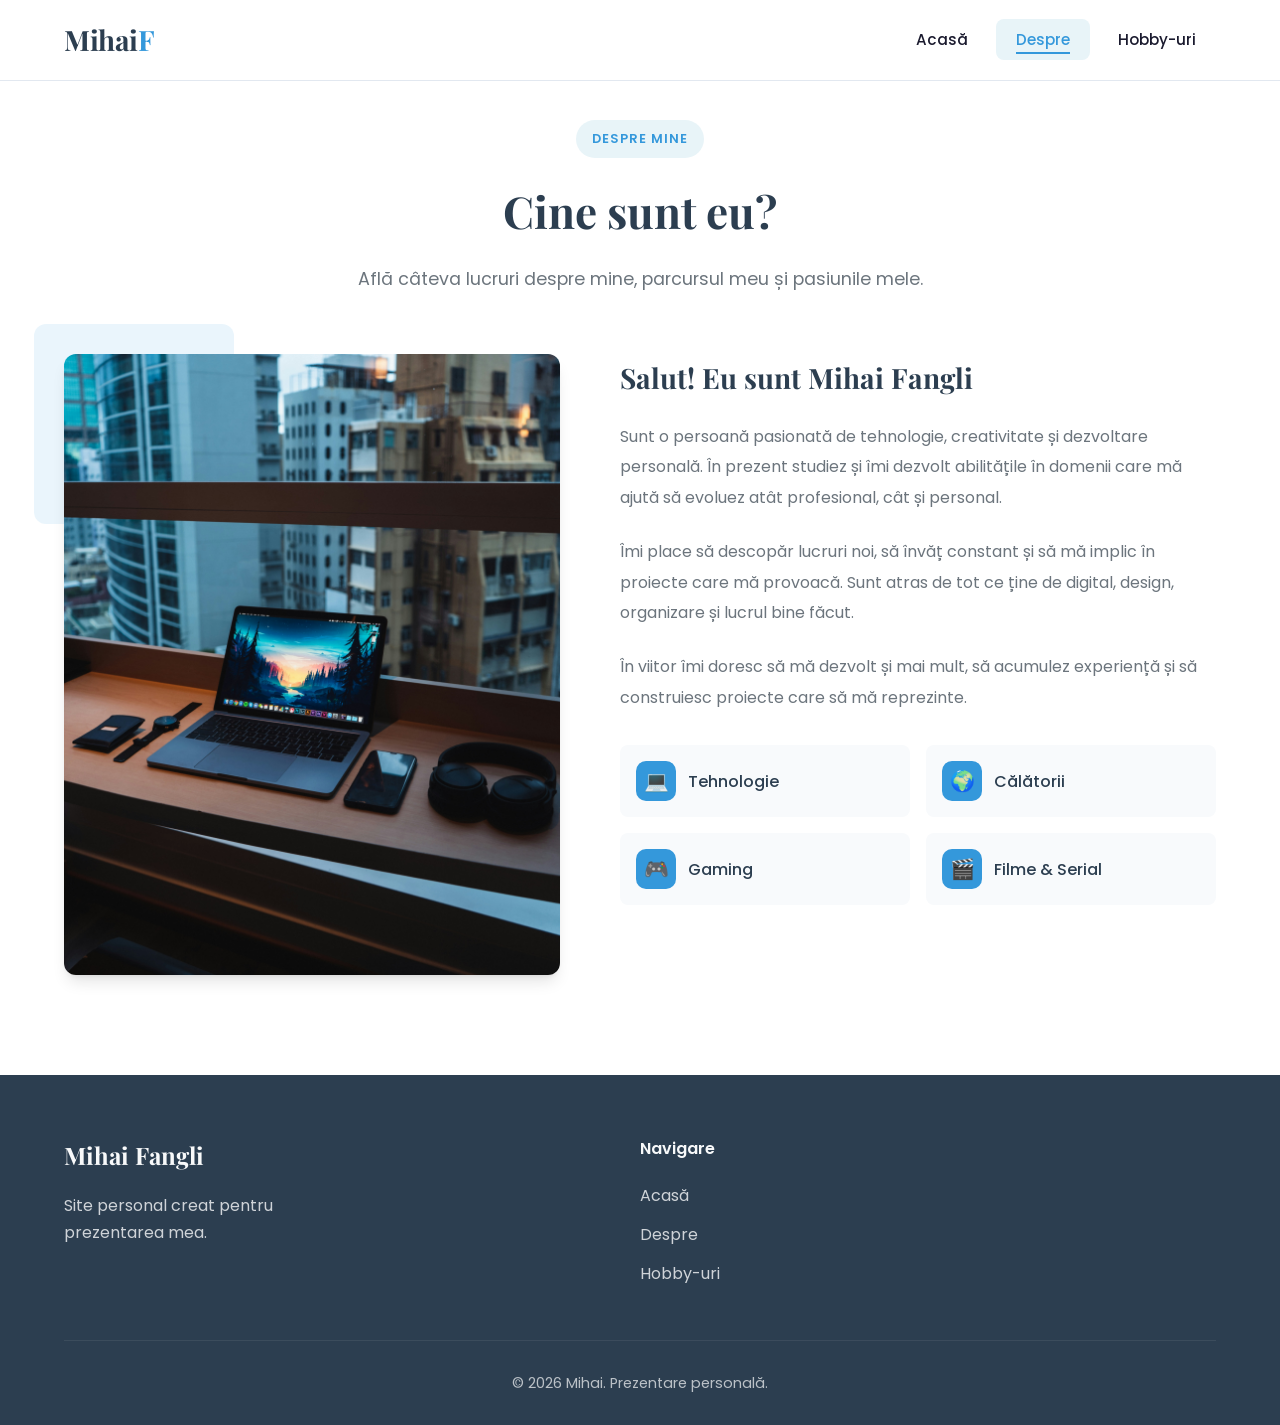
==== about.html @ 62affff7 "Inițializare repository și versiune finală site" ====
<!DOCTYPE html>
<html lang="ro">
<head>
    <meta charset="UTF-8">
    <meta name="viewport" content="width=device-width, initial-scale=1.0">
    <title>Site Personal | Despre</title>
    <link rel="preconnect" href="https://fonts.googleapis.com">
    <link rel="preconnect" href="https://fonts.gstatic.com" crossorigin>
    <link href="https://fonts.googleapis.com/css2?family=Playfair+Display:wght@400;600;700&family=Poppins:wght@300;400;500;600&display=swap" rel="stylesheet">
    <link rel="stylesheet" href="style.css">
</head>
<body>

    <!-- Navigation -->
    <nav class="navbar">
        <div class="nav-container">
            <a href="index.html" class="logo">Mihai<span>F</span></a>
            <ul class="nav-menu">
                <li><a href="index.html" class="nav-link">Acasă</a></li>
                <li><a href="about.html" class="nav-link active">Despre</a></li>
                <li><a href="hobbies.html" class="nav-link">Hobby-uri</a></li>
            </ul>
            <button class="hamburger" aria-label="Meniu">
                <span></span>
                <span></span>
                <span></span>
            </button>
        </div>
    </nav>

    <!-- About Section -->
    <section class="section" style="padding-top: 120px;">
        <div class="container">
            <div class="section-header">
                <span class="section-label">Despre mine</span>
                <h2 class="section-title">Cine sunt eu?</h2>
                <p class="section-description">
                    Află câteva lucruri despre mine, parcursul meu și pasiunile mele.
                </p>
            </div>

            <div class="about-content">
                <div class="about-image">
                    <div class="about-decoration"></div>
                    <div class="about-img-wrapper">
                        <!-- AICI PUI IMAGINEA TA -->
                        <img src="img/despre.jpg" alt="Mihai Fangli">
                    </div>
                </div>

                <div class="about-text">
                    <h3>Salut! Eu sunt Mihai Fangli</h3>
                    <p>
                        Sunt o persoană pasionată de tehnologie, creativitate și dezvoltare personală.
                        În prezent studiez și îmi dezvolt abilitățile în domenii care mă ajută să evoluez
                        atât profesional, cât și personal.
                    </p>

                    <p>
                        Îmi place să descopăr lucruri noi, să învăț constant și să mă implic în proiecte
                        care mă provoacă. Sunt atras de tot ce ține de digital, design, organizare și
                        lucrul bine făcut.
                    </p>

                    <p>
                        În viitor îmi doresc să mă dezvolt și mai mult, să acumulez experiență și să
                        construiesc proiecte care să mă reprezinte.
                    </p>

                    <div class="skills-list">
                        <div class="skill-item">
                            <div class="skill-icon">💻</div>
                            <span class="skill-name">Tehnologie</span>
                        </div>
                        <div class="skill-item">
                            <div class="skill-icon">🌍</div>
                            <span class="skill-name">Călătorii</span>
                        </div>
                        <div class="skill-item">
                            <div class="skill-icon">🎮</div>
                            <span class="skill-name">Gaming</span>
                        </div>
                        <div class="skill-item">
                            <div class="skill-icon">🎬</div>
                            <span class="skill-name">Filme & Serial</span>
                        </div>
                    </div>
                </div>
            </div>

        </div>
    </section>

    <!-- Footer -->
    <footer class="footer">
        <div class="container">
            <div class="footer-content">
                <div class="footer-brand">
                    <h3>Mihai Fangli</h3>
                    <p>Site personal creat pentru prezentarea mea.</p>
                </div>

                <div class="footer-nav">
                    <h4 class="footer-title">Navigare</h4>
                    <ul class="footer-links">
                        <li><a href="index.html">Acasă</a></li>
                        <li><a href="about.html">Despre</a></li>
                        <li><a href="hobbies.html">Hobby-uri</a></li>
                    </ul>
                </div>
            </div>

            <div class="footer-bottom">
                <p>&copy; 2026 Mihai. Prezentare personală.</p>
            </div>
        </div>
    </footer>

    <script src="script.js"></script>
</body>
</html>
---- style.css ----
/* ===== CSS Variables & Reset ===== */
:root {
  --primary: #2c3e50;
  --primary-light: #3d5a73;
  --secondary: #e8f4f8;
  --accent: #3498db;
  --accent-hover: #2980b9;
  --text-dark: #1a1a2e;
  --text-light: #f8f9fa;
  --text-muted: #6c757d;
  --bg-light: #ffffff;
  --bg-section: #f8fafc;
  --border: #e2e8f0;
  --shadow: 0 4px 6px -1px rgba(0, 0, 0, 0.1), 0 2px 4px -2px rgba(0, 0, 0, 0.1);
  --shadow-lg: 0 10px 15px -3px rgba(0, 0, 0, 0.1), 0 4px 6px -4px rgba(0, 0, 0, 0.1);
  --radius: 12px;
  --radius-sm: 8px;
  --transition: 0.3s ease;

  --font-heading: 'Playfair Display', Georgia, serif;
  --font-body: 'Poppins', -apple-system, BlinkMacSystemFont, sans-serif;
}

*, *::before, *::after {
  box-sizing: border-box;
  margin: 0;
  padding: 0;
}

html {
  scroll-behavior: smooth;
}

body {
  font-family: var(--font-body);
  font-weight: 400;
  line-height: 1.7;
  color: var(--text-dark);
  background-color: var(--bg-light);
  min-height: 100vh;
}

img {
  max-width: 100%;
  height: auto;
  display: block;
}

a {
  text-decoration: none;
  color: inherit;
}

ul {
  list-style: none;
}

/* ===== Layout ===== */
.container {
  width: 100%;
  max-width: 1200px;
  margin: 0 auto;
  padding: 0 24px;
}

/* ===== Navigation ===== */
.navbar {
  position: fixed;
  top: 0;
  left: 0;
  right: 0;
  background: rgba(255, 255, 255, 0.95);
  backdrop-filter: blur(10px);
  border-bottom: 1px solid var(--border);
  z-index: 1000;
  transition: var(--transition);
}

.navbar.scrolled {
  box-shadow: var(--shadow);
}

.nav-container {
  display: flex;
  justify-content: space-between;
  align-items: center;
  padding: 16px 24px;
  max-width: 1200px;
  margin: 0 auto;
}

.logo {
  font-family: var(--font-heading);
  font-size: 1.75rem;
  font-weight: 700;
  color: var(--primary);
  letter-spacing: -0.5px;
}

.logo span {
  color: var(--accent);
}

.nav-menu {
  display: flex;
  gap: 8px;
}

.nav-link {
  padding: 10px 20px;
  font-weight: 500;
  font-size: 0.95rem;
  color: var(--text-dark);
  border-radius: var(--radius-sm);
  transition: var(--transition);
  position: relative;
}

.nav-link::after {
  content: '';
  position: absolute;
  bottom: 6px;
  left: 20px;
  right: 20px;
  height: 2px;
  background: var(--accent);
  transform: scaleX(0);
  transition: transform 0.3s ease;
}

.nav-link:hover {
  color: var(--accent);
}

.nav-link:hover::after,
.nav-link.active::after {
  transform: scaleX(1);
}

.nav-link.active {
  color: var(--accent);
  background: var(--secondary);
}

.hamburger {
  display: none;
  flex-direction: column;
  gap: 5px;
  padding: 8px;
  background: none;
  border: none;
  cursor: pointer;
}

.hamburger span {
  display: block;
  width: 24px;
  height: 2px;
  background: var(--primary);
  border-radius: 2px;
  transition: var(--transition);
}

/* ===== Hero Section ===== */
.hero {
  min-height: 100vh;
  display: flex;
  align-items: center;
  position: relative;
  overflow: hidden;
  padding-top: 80px;
}

.hero-bg {
  position: absolute;
  inset: 0;
  background: linear-gradient(135deg, var(--primary) 0%, var(--accent) 100%);
  z-index: -2;
}

.hero-pattern {
  position: absolute;
  inset: 0;
  background-image:
    radial-gradient(circle at 20% 50%, rgba(255,255,255,0.1) 0%, transparent 50%),
    radial-gradient(circle at 80% 20%, rgba(255,255,255,0.08) 0%, transparent 40%);
  z-index: -1;
}

.hero-content {
  display: grid;
  grid-template-columns: 1fr 1fr;
  gap: 60px;
  align-items: center;
}

.hero-text {
  color: var(--text-light);
}

.hero-subtitle {
  display: inline-block;
  padding: 8px 16px;
  background: rgba(255, 255, 255, 0.15);
  border-radius: 100px;
  font-size: 0.875rem;
  font-weight: 500;
  letter-spacing: 1px;
  text-transform: uppercase;
  margin-bottom: 24px;
}

.hero-title {
  font-family: var(--font-heading);
  font-size: 3.5rem;
  font-weight: 700;
  line-height: 1.1;
  margin-bottom: 24px;
  color: var(--text-light);
}

.hero-description {
  font-size: 1.125rem;
  line-height: 1.8;
  opacity: 0.9;
  margin-bottom: 32px;
  max-width: 500px;
}

.hero-buttons {
  display: flex;
  gap: 16px;
  flex-wrap: wrap;
}

.btn {
  display: inline-flex;
  align-items: center;
  gap: 8px;
  padding: 14px 28px;
  font-family: var(--font-body);
  font-size: 0.95rem;
  font-weight: 500;
  border-radius: var(--radius);
  cursor: pointer;
  transition: var(--transition);
  border: none;
}

.btn-primary {
  background: var(--text-light);
  color: var(--primary);
}

.btn-primary:hover {
  background: var(--secondary);
  transform: translateY(-2px);
  box-shadow: var(--shadow-lg);
}

.btn-outline {
  background: transparent;
  color: var(--text-light);
  border: 2px solid rgba(255, 255, 255, 0.4);
}

.btn-outline:hover {
  background: rgba(255, 255, 255, 0.1);
  border-color: rgba(255, 255, 255, 0.6);
}

.hero-image {
  display: flex;
  justify-content: center;
  align-items: center;
}

.hero-img-container {
  position: relative;
  width: 400px;
  height: 400px;
  border-radius: 50%;
  overflow: hidden;
  border: 6px solid rgba(255, 255, 255, 0.2);
  box-shadow: 0 20px 40px rgba(0, 0, 0, 0.3);
}

.hero-img-container img {
  width: 100%;
  height: 100%;
  object-fit: cover;
}

/* ===== Stats Section ===== */
.stats {
  background: var(--bg-section);
  padding: 80px 0;
}

.stats-grid {
  display: grid;
  grid-template-columns: repeat(4, 1fr);
  gap: 32px;
  text-align: center;
}

.stat-item {
  padding: 32px;
}

.stat-number {
  font-family: var(--font-heading);
  font-size: 3rem;
  font-weight: 700;
  color: var(--accent);
  margin-bottom: 8px;
}

.stat-label {
  font-size: 0.95rem;
  color: var(--text-muted);
  font-weight: 500;
}

/* ===== Section Styles ===== */
.section {
  padding: 100px 0;
}

.section-header {
  text-align: center;
  margin-bottom: 60px;
}

.section-label {
  display: inline-block;
  padding: 8px 16px;
  background: var(--secondary);
  color: var(--accent);
  border-radius: 100px;
  font-size: 0.8rem;
  font-weight: 600;
  letter-spacing: 1px;
  text-transform: uppercase;
  margin-bottom: 16px;
}

.section-title {
  font-family: var(--font-heading);
  font-size: 2.75rem;
  font-weight: 700;
  color: var(--primary);
  margin-bottom: 16px;
}

.section-description {
  font-size: 1.1rem;
  color: var(--text-muted);
  max-width: 600px;
  margin: 0 auto;
}

/* ===== About Page ===== */
.about-content {
  display: grid;
  grid-template-columns: 1fr 1.2fr;
  gap: 60px;
  align-items: start;
}

.about-image {
  position: relative;
}

.about-img-wrapper {
  position: relative;
  border-radius: var(--radius);
  overflow: hidden;
  box-shadow: var(--shadow-lg);
}

.about-img-wrapper img {
  width: 100%;
  transition: transform 0.5s ease;
}

.about-img-wrapper:hover img {
  transform: scale(1.05);
}

.about-decoration {
  position: absolute;
  width: 200px;
  height: 200px;
  background: var(--accent);
  opacity: 0.1;
  border-radius: var(--radius);
  top: -30px;
  left: -30px;
  z-index: -1;
}

.about-text h3 {
  font-family: var(--font-heading);
  font-size: 1.75rem;
  color: var(--primary);
  margin-bottom: 20px;
}

.about-text p {
  color: var(--text-muted);
  margin-bottom: 24px;
  line-height: 1.9;
}

.skills-list {
  display: grid;
  grid-template-columns: repeat(2, 1fr);
  gap: 16px;
  margin-top: 32px;
}

.skill-item {
  display: flex;
  align-items: center;
  gap: 12px;
  padding: 16px;
  background: var(--bg-section);
  border-radius: var(--radius-sm);
  transition: var(--transition);
}

.skill-item:hover {
  background: var(--secondary);
  transform: translateX(4px);
}

.skill-icon {
  width: 40px;
  height: 40px;
  display: flex;
  align-items: center;
  justify-content: center;
  background: var(--accent);
  color: white;
  border-radius: 10px;
  font-size: 1.25rem;
}

.skill-name {
  font-weight: 500;
  color: var(--primary);
}

/* ===== Timeline ===== */
.timeline {
  position: relative;
  max-width: 800px;
  margin: 60px auto 0;
}

.timeline::before {
  content: '';
  position: absolute;
  left: 50%;
  transform: translateX(-50%);
  top: 0;
  bottom: 0;
  width: 2px;
  background: var(--border);
}

.timeline-item {
  position: relative;
  padding: 20px 0;
}

.timeline-item:nth-child(odd) {
  padding-right: calc(50% + 40px);
  text-align: right;
}

.timeline-item:nth-child(even) {
  padding-left: calc(50% + 40px);
}

.timeline-dot {
  position: absolute;
  left: 50%;
  transform: translateX(-50%);
  width: 16px;
  height: 16px;
  background: var(--accent);
  border-radius: 50%;
  border: 4px solid var(--bg-light);
  box-shadow: 0 0 0 4px var(--secondary);
}

.timeline-content {
  background: var(--bg-light);
  padding: 24px;
  border-radius: var(--radius);
  box-shadow: var(--shadow);
  border: 1px solid var(--border);
}

.timeline-date {
  font-size: 0.85rem;
  color: var(--accent);
  font-weight: 600;
  margin-bottom: 8px;
}

.timeline-title {
  font-family: var(--font-heading);
  font-size: 1.25rem;
  color: var(--primary);
  margin-bottom: 8px;
}

.timeline-text {
  font-size: 0.95rem;
  color: var(--text-muted);
}

/* ===== Hobbies Page ===== */
.hobbies-grid {
  display: grid;
  grid-template-columns: repeat(3, 1fr);
  gap: 32px;
}

.hobby-card {
  background: var(--bg-light);
  border-radius: var(--radius);
  overflow: hidden;
  box-shadow: var(--shadow);
  transition: var(--transition);
  border: 1px solid var(--border);
}

.hobby-card:hover {
  transform: translateY(-8px);
  box-shadow: var(--shadow-lg);
}

.hobby-image {
  height: 220px;
  overflow: hidden;
}

.hobby-image img {
  width: 100%;
  height: 100%;
  object-fit: cover;
  transition: transform 0.5s ease;
}

.hobby-card:hover .hobby-image img {
  transform: scale(1.1);
}

.hobby-content {
  padding: 28px;
}

.hobby-icon {
  width: 50px;
  height: 50px;
  display: flex;
  align-items: center;
  justify-content: center;
  background: var(--secondary);
  color: var(--accent);
  border-radius: 12px;
  font-size: 1.5rem;
  margin-bottom: 16px;
}

.hobby-title {
  font-family: var(--font-heading);
  font-size: 1.35rem;
  color: var(--primary);
  margin-bottom: 12px;
}

.hobby-description {
  font-size: 0.95rem;
  color: var(--text-muted);
  line-height: 1.7;
  margin-bottom: 16px;
}

.hobby-tags {
  display: flex;
  flex-wrap: wrap;
  gap: 8px;
}

.hobby-tag {
  padding: 6px 12px;
  background: var(--bg-section);
  color: var(--text-muted);
  border-radius: 100px;
  font-size: 0.8rem;
  font-weight: 500;
}

/* ===== Quote Section ===== */
.quote-section {
  background: linear-gradient(135deg, var(--primary) 0%, var(--primary-light) 100%);
  padding: 100px 0;
  text-align: center;
}

.quote-content {
  max-width: 800px;
  margin: 0 auto;
  color: var(--text-light);
}

.quote-icon {
  font-size: 4rem;
  opacity: 0.2;
  margin-bottom: 24px;
}

.quote-text {
  font-family: var(--font-heading);
  font-size: 2rem;
  font-style: italic;
  line-height: 1.5;
  margin-bottom: 24px;
}

.quote-author {
  font-size: 1rem;
  opacity: 0.8;
}

/* ===== Footer ===== */
.footer {
  background: var(--primary);
  color: var(--text-light);
  padding: 60px 0 30px;
}

.footer-content {
  display: grid;
  grid-template-columns: 2fr 1fr 1fr;
  gap: 60px;
  margin-bottom: 40px;
}

.footer-brand h3 {
  font-family: var(--font-heading);
  font-size: 1.5rem;
  margin-bottom: 16px;
}

.footer-brand p {
  opacity: 0.8;
  line-height: 1.7;
  max-width: 300px;
}

.footer-title {
  font-weight: 600;
  margin-bottom: 20px;
  font-size: 1rem;
}

.footer-links li {
  margin-bottom: 12px;
}

.footer-links a {
  opacity: 0.8;
  transition: var(--transition);
}

.footer-links a:hover {
  opacity: 1;
  color: var(--accent);
}

.social-links {
  display: flex;
  gap: 12px;
}

.social-link {
  width: 40px;
  height: 40px;
  display: flex;
  align-items: center;
  justify-content: center;
  background: rgba(255, 255, 255, 0.1);
  border-radius: 10px;
  transition: var(--transition);
  font-size: 1.1rem;
}

.social-link:hover {
  background: var(--accent);
  transform: translateY(-2px);
}

.footer-bottom {
  text-align: center;
  padding-top: 30px;
  border-top: 1px solid rgba(255, 255, 255, 0.1);
  opacity: 0.7;
  font-size: 0.9rem;
}

/* ===== Responsive Design ===== */
@media (max-width: 1024px) {
  .hero-content {
    grid-template-columns: 1fr;
    text-align: center;
    gap: 40px;
  }

  .hero-text {
    order: 2;
  }

  .hero-image {
    order: 1;
  }

  .hero-description {
    margin: 0 auto 32px;
  }

  .hero-buttons {
    justify-content: center;
  }

  .hero-img-container {
    width: 300px;
    height: 300px;
  }

  .stats-grid {
    grid-template-columns: repeat(2, 1fr);
  }

  .about-content {
    grid-template-columns: 1fr;
  }

  .about-image {
    max-width: 400px;
    margin: 0 auto;
  }

  .hobbies-grid {
    grid-template-columns: repeat(2, 1fr);
  }

  .footer-content {
    grid-template-columns: 1fr;
    gap: 40px;
    text-align: center;
  }

  .footer-brand p {
    max-width: 100%;
  }

  .social-links {
    justify-content: center;
  }
}

@media (max-width: 768px) {
  .nav-menu {
    position: fixed;
    top: 70px;
    left: 0;
    right: 0;
    background: var(--bg-light);
    flex-direction: column;
    padding: 20px;
    gap: 8px;
    border-bottom: 1px solid var(--border);
    box-shadow: var(--shadow);
    transform: translateY(-100%);
    opacity: 0;
    visibility: hidden;
    transition: var(--transition);
  }

  .nav-menu.active {
    transform: translateY(0);
    opacity: 1;
    visibility: visible;
  }

  .hamburger {
    display: flex;
  }

  .hero-title {
    font-size: 2.5rem;
  }

  .section-title {
    font-size: 2rem;
  }

  .stats-grid {
    grid-template-columns: 1fr;
    gap: 24px;
  }

  .skills-list {
    grid-template-columns: 1fr;
  }

  .hobbies-grid {
    grid-template-columns: 1fr;
  }

  .timeline::before {
    left: 20px;
  }

  .timeline-item:nth-child(odd),
  .timeline-item:nth-child(even) {
    padding-left: 60px;
    padding-right: 0;
    text-align: left;
  }

  .timeline-dot {
    left: 20px;
  }

  .quote-text {
    font-size: 1.5rem;
  }
}

@media (max-width: 480px) {
  .hero-title {
    font-size: 2rem;
  }

  .hero-img-container {
    width: 250px;
    height: 250px;
  }

  .section {
    padding: 60px 0;
  }

  .stat-number {
    font-size: 2.5rem;
  }
}
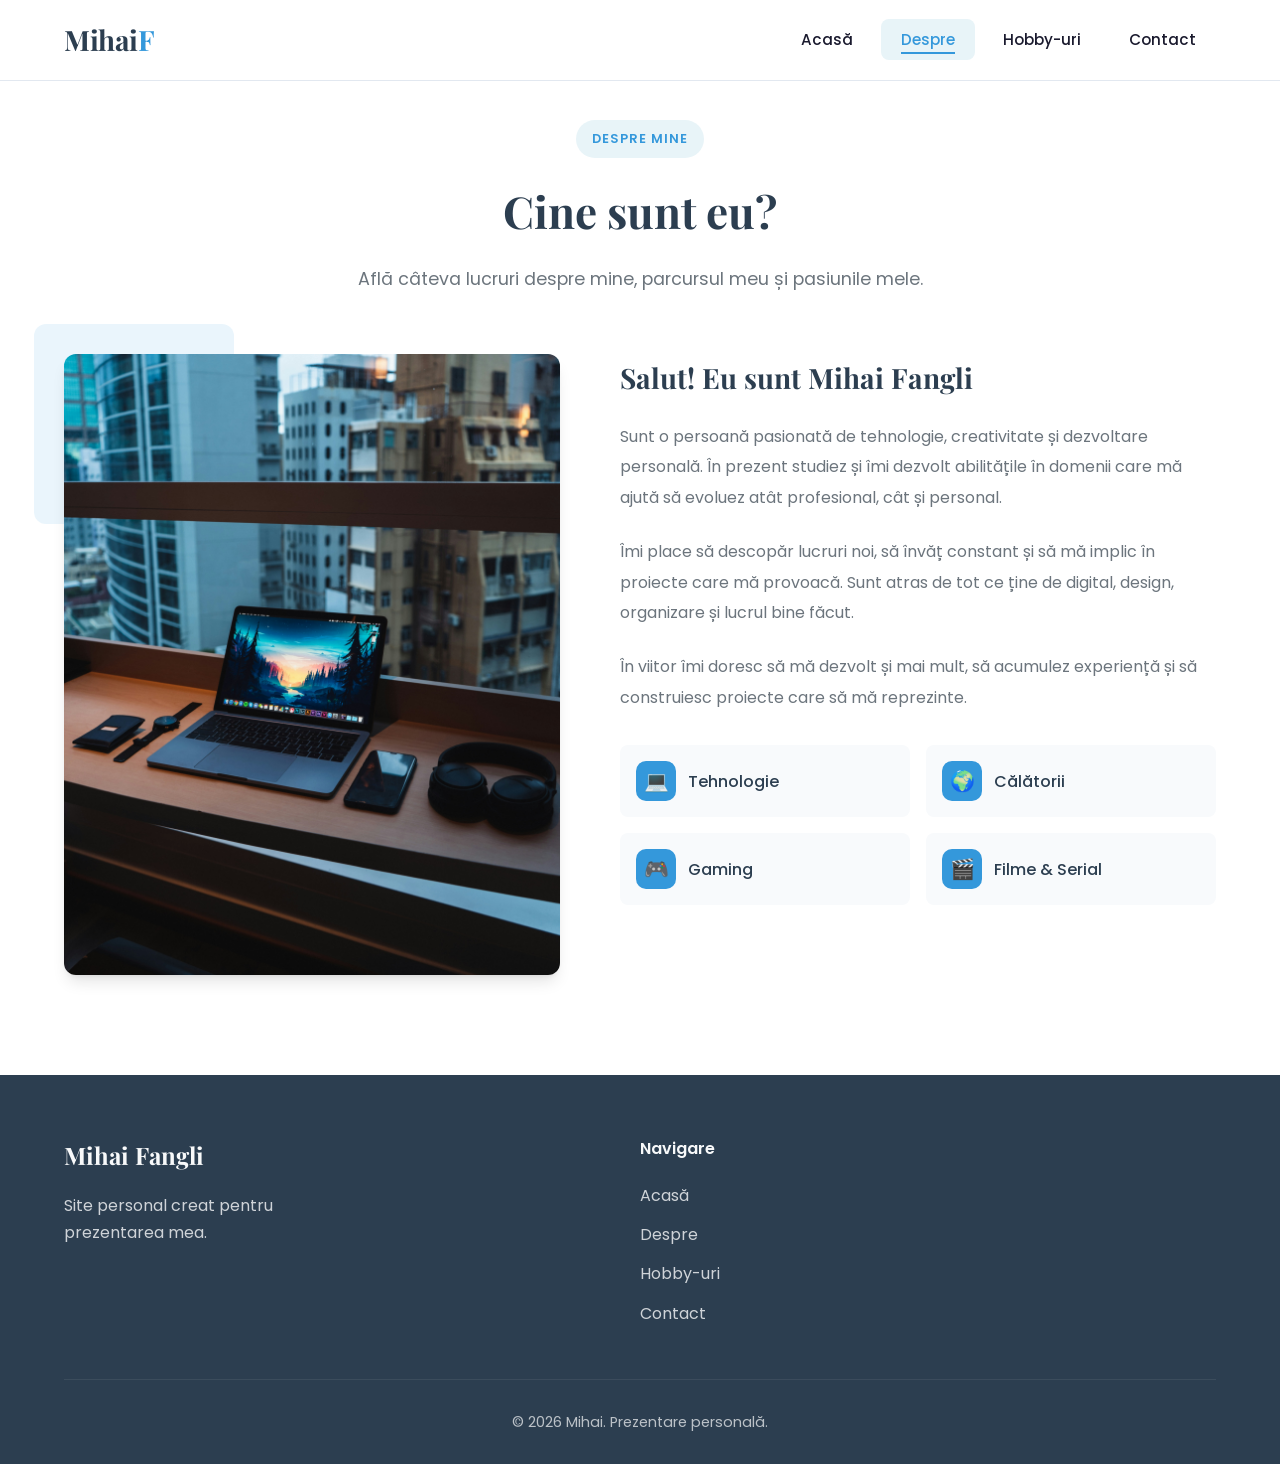
==== commit e8af322d: "a" ====
--- a/about.html
+++ b/about.html
@@ -7,7 +7,7 @@
     <link rel="preconnect" href="https://fonts.googleapis.com">
     <link rel="preconnect" href="https://fonts.gstatic.com" crossorigin>
     <link href="https://fonts.googleapis.com/css2?family=Playfair+Display:wght@400;600;700&family=Poppins:wght@300;400;500;600&display=swap" rel="stylesheet">
-    <link rel="stylesheet" href="style.css">
+     <link rel="stylesheet" href="css/style.css">
 </head>
 <body>
 
@@ -19,6 +19,7 @@
                 <li><a href="index.html" class="nav-link">Acasă</a></li>
                 <li><a href="about.html" class="nav-link active">Despre</a></li>
                 <li><a href="hobbies.html" class="nav-link">Hobby-uri</a></li>
+                <li><a href="contact.html" class="nav-link">Contact</a></li>
             </ul>
             <button class="hamburger" aria-label="Meniu">
                 <span></span>
@@ -106,6 +107,7 @@
                         <li><a href="index.html">Acasă</a></li>
                         <li><a href="about.html">Despre</a></li>
                         <li><a href="hobbies.html">Hobby-uri</a></li>
+                        <li><a href="contact.html">Contact</a></li>
                     </ul>
                 </div>
             </div>
@@ -116,6 +118,6 @@
         </div>
     </footer>
 
-    <script src="script.js"></script>
+    <script src="js/script.js"></script>
 </body>
-</html>
+</html>
--- a/css/style.css
+++ b/css/style.css
@@ -0,0 +1,926 @@
+/* ===== CSS Variables & Reset ===== */
+:root {
+  --primary: #2c3e50;
+  --primary-light: #3d5a73;
+  --secondary: #e8f4f8;
+  --accent: #3498db;
+  --accent-hover: #2980b9;
+  --text-dark: #1a1a2e;
+  --text-light: #f8f9fa;
+  --text-muted: #6c757d;
+  --bg-light: #ffffff;
+  --bg-section: #f8fafc;
+  --border: #e2e8f0;
+  --shadow: 0 4px 6px -1px rgba(0, 0, 0, 0.1), 0 2px 4px -2px rgba(0, 0, 0, 0.1);
+  --shadow-lg: 0 10px 15px -3px rgba(0, 0, 0, 0.1), 0 4px 6px -4px rgba(0, 0, 0, 0.1);
+  --radius: 12px;
+  --radius-sm: 8px;
+  --transition: 0.3s ease;
+
+  --font-heading: 'Playfair Display', Georgia, serif;
+  --font-body: 'Poppins', -apple-system, BlinkMacSystemFont, sans-serif;
+}
+
+*, *::before, *::after {
+  box-sizing: border-box;
+  margin: 0;
+  padding: 0;
+}
+
+html {
+  scroll-behavior: smooth;
+}
+
+body {
+  font-family: var(--font-body);
+  font-weight: 400;
+  line-height: 1.7;
+  color: var(--text-dark);
+  background-color: var(--bg-light);
+  min-height: 100vh;
+}
+
+img {
+  max-width: 100%;
+  height: auto;
+  display: block;
+}
+
+a {
+  text-decoration: none;
+  color: inherit;
+}
+
+ul {
+  list-style: none;
+}
+
+/* ===== Layout ===== */
+.container {
+  width: 100%;
+  max-width: 1200px;
+  margin: 0 auto;
+  padding: 0 24px;
+}
+
+/* ===== Navigation ===== */
+.navbar {
+  position: fixed;
+  top: 0;
+  left: 0;
+  right: 0;
+  background: rgba(255, 255, 255, 0.95);
+  backdrop-filter: blur(10px);
+  border-bottom: 1px solid var(--border);
+  z-index: 1000;
+  transition: var(--transition);
+}
+
+.navbar.scrolled {
+  box-shadow: var(--shadow);
+}
+
+.nav-container {
+  display: flex;
+  justify-content: space-between;
+  align-items: center;
+  padding: 16px 24px;
+  max-width: 1200px;
+  margin: 0 auto;
+}
+
+.logo {
+  font-family: var(--font-heading);
+  font-size: 1.75rem;
+  font-weight: 700;
+  color: var(--primary);
+  letter-spacing: -0.5px;
+}
+
+.logo span {
+  color: var(--accent);
+}
+
+.nav-menu {
+  display: flex;
+  gap: 8px;
+}
+
+.nav-link {
+  padding: 10px 20px;
+  font-weight: 500;
+  font-size: 0.95rem;
+  color: var(--text-dark);
+  border-radius: var(--radius-sm);
+  transition: var(--transition);
+  position: relative;
+}
+
+.nav-link::after {
+  content: '';
+  position: absolute;
+  bottom: 6px;
+  left: 20px;
+  right: 20px;
+  height: 2px;
+  background: var(--accent);
+  transform: scaleX(0);
+  transition: transform 0.3s ease;
+}
+
+.nav-link:hover {
+  color: var(--accent);
+}
+
+.nav-link:hover::after,
+.nav-link.active::after {
+  transform: scaleX(1);
+}
+
+.nav-link.active {
+  color: var(--accent);
+  background: var(--secondary);
+}
+
+.hamburger {
+  display: none;
+  flex-direction: column;
+  gap: 5px;
+  padding: 8px;
+  background: none;
+  border: none;
+  cursor: pointer;
+}
+
+.hamburger span {
+  display: block;
+  width: 24px;
+  height: 2px;
+  background: var(--primary);
+  border-radius: 2px;
+  transition: var(--transition);
+}
+
+/* ===== Hero Section ===== */
+.hero {
+  min-height: 100vh;
+  display: flex;
+  align-items: center;
+  position: relative;
+  overflow: hidden;
+  padding-top: 80px;
+}
+
+.hero-bg {
+  position: absolute;
+  inset: 0;
+  background: linear-gradient(135deg, var(--primary) 0%, var(--accent) 100%);
+  z-index: -2;
+}
+
+.hero-pattern {
+  position: absolute;
+  inset: 0;
+  background-image:
+    radial-gradient(circle at 20% 50%, rgba(255,255,255,0.1) 0%, transparent 50%),
+    radial-gradient(circle at 80% 20%, rgba(255,255,255,0.08) 0%, transparent 40%);
+  z-index: -1;
+}
+
+.hero-content {
+  display: grid;
+  grid-template-columns: 1fr 1fr;
+  gap: 60px;
+  align-items: center;
+}
+
+.hero-text {
+  color: var(--text-light);
+}
+
+.hero-subtitle {
+  display: inline-block;
+  padding: 8px 16px;
+  background: rgba(255, 255, 255, 0.15);
+  border-radius: 100px;
+  font-size: 0.875rem;
+  font-weight: 500;
+  letter-spacing: 1px;
+  text-transform: uppercase;
+  margin-bottom: 24px;
+}
+
+.hero-title {
+  font-family: var(--font-heading);
+  font-size: 3.5rem;
+  font-weight: 700;
+  line-height: 1.1;
+  margin-bottom: 24px;
+  color: var(--text-light);
+}
+
+.hero-description {
+  font-size: 1.125rem;
+  line-height: 1.8;
+  opacity: 0.9;
+  margin-bottom: 32px;
+  max-width: 500px;
+}
+
+.hero-buttons {
+  display: flex;
+  gap: 16px;
+  flex-wrap: wrap;
+}
+
+.btn {
+  display: inline-flex;
+  align-items: center;
+  gap: 8px;
+  padding: 14px 28px;
+  font-family: var(--font-body);
+  font-size: 0.95rem;
+  font-weight: 500;
+  border-radius: var(--radius);
+  cursor: pointer;
+  transition: var(--transition);
+  border: none;
+}
+
+.btn-primary {
+  background: var(--text-light);
+  color: var(--primary);
+}
+
+.btn-primary:hover {
+  background: var(--secondary);
+  transform: translateY(-2px);
+  box-shadow: var(--shadow-lg);
+}
+
+.btn-outline {
+  background: transparent;
+  color: var(--text-light);
+  border: 2px solid rgba(255, 255, 255, 0.4);
+}
+
+.btn-outline:hover {
+  background: rgba(255, 255, 255, 0.1);
+  border-color: rgba(255, 255, 255, 0.6);
+}
+
+.hero-image {
+  display: flex;
+  justify-content: center;
+  align-items: center;
+}
+
+.hero-img-container {
+  position: relative;
+  width: 400px;
+  height: 400px;
+  border-radius: 50%;
+  overflow: hidden;
+  border: 6px solid rgba(255, 255, 255, 0.2);
+  box-shadow: 0 20px 40px rgba(0, 0, 0, 0.3);
+}
+
+.hero-img-container img {
+  width: 100%;
+  height: 100%;
+  object-fit: cover;
+}
+
+/* ===== Stats Section ===== */
+.stats {
+  background: var(--bg-section);
+  padding: 80px 0;
+}
+
+.stats-grid {
+  display: grid;
+  grid-template-columns: repeat(4, 1fr);
+  gap: 32px;
+  text-align: center;
+}
+
+.stat-item {
+  padding: 32px;
+}
+
+.stat-number {
+  font-family: var(--font-heading);
+  font-size: 3rem;
+  font-weight: 700;
+  color: var(--accent);
+  margin-bottom: 8px;
+}
+
+.stat-label {
+  font-size: 0.95rem;
+  color: var(--text-muted);
+  font-weight: 500;
+}
+
+/* ===== Section Styles ===== */
+.section {
+  padding: 100px 0;
+}
+
+.section-header {
+  text-align: center;
+  margin-bottom: 60px;
+}
+
+.section-label {
+  display: inline-block;
+  padding: 8px 16px;
+  background: var(--secondary);
+  color: var(--accent);
+  border-radius: 100px;
+  font-size: 0.8rem;
+  font-weight: 600;
+  letter-spacing: 1px;
+  text-transform: uppercase;
+  margin-bottom: 16px;
+}
+
+.section-title {
+  font-family: var(--font-heading);
+  font-size: 2.75rem;
+  font-weight: 700;
+  color: var(--primary);
+  margin-bottom: 16px;
+}
+
+.section-description {
+  font-size: 1.1rem;
+  color: var(--text-muted);
+  max-width: 600px;
+  margin: 0 auto;
+}
+
+/* ===== About Page ===== */
+.about-content {
+  display: grid;
+  grid-template-columns: 1fr 1.2fr;
+  gap: 60px;
+  align-items: start;
+}
+
+.about-image {
+  position: relative;
+}
+
+.about-img-wrapper {
+  position: relative;
+  border-radius: var(--radius);
+  overflow: hidden;
+  box-shadow: var(--shadow-lg);
+}
+
+.about-img-wrapper img {
+  width: 100%;
+  transition: transform 0.5s ease;
+}
+
+.about-img-wrapper:hover img {
+  transform: scale(1.05);
+}
+
+.about-decoration {
+  position: absolute;
+  width: 200px;
+  height: 200px;
+  background: var(--accent);
+  opacity: 0.1;
+  border-radius: var(--radius);
+  top: -30px;
+  left: -30px;
+  z-index: -1;
+}
+
+.about-text h3 {
+  font-family: var(--font-heading);
+  font-size: 1.75rem;
+  color: var(--primary);
+  margin-bottom: 20px;
+}
+
+.about-text p {
+  color: var(--text-muted);
+  margin-bottom: 24px;
+  line-height: 1.9;
+}
+
+.skills-list {
+  display: grid;
+  grid-template-columns: repeat(2, 1fr);
+  gap: 16px;
+  margin-top: 32px;
+}
+
+.skill-item {
+  display: flex;
+  align-items: center;
+  gap: 12px;
+  padding: 16px;
+  background: var(--bg-section);
+  border-radius: var(--radius-sm);
+  transition: var(--transition);
+}
+
+.skill-item:hover {
+  background: var(--secondary);
+  transform: translateX(4px);
+}
+
+.skill-icon {
+  width: 40px;
+  height: 40px;
+  display: flex;
+  align-items: center;
+  justify-content: center;
+  background: var(--accent);
+  color: white;
+  border-radius: 10px;
+  font-size: 1.25rem;
+}
+
+.skill-name {
+  font-weight: 500;
+  color: var(--primary);
+}
+
+/* ===== Timeline ===== */
+.timeline {
+  position: relative;
+  max-width: 800px;
+  margin: 60px auto 0;
+}
+
+.timeline::before {
+  content: '';
+  position: absolute;
+  left: 50%;
+  transform: translateX(-50%);
+  top: 0;
+  bottom: 0;
+  width: 2px;
+  background: var(--border);
+}
+
+.timeline-item {
+  position: relative;
+  padding: 20px 0;
+}
+
+.timeline-item:nth-child(odd) {
+  padding-right: calc(50% + 40px);
+  text-align: right;
+}
+
+.timeline-item:nth-child(even) {
+  padding-left: calc(50% + 40px);
+}
+
+.timeline-dot {
+  position: absolute;
+  left: 50%;
+  transform: translateX(-50%);
+  width: 16px;
+  height: 16px;
+  background: var(--accent);
+  border-radius: 50%;
+  border: 4px solid var(--bg-light);
+  box-shadow: 0 0 0 4px var(--secondary);
+}
+
+.timeline-content {
+  background: var(--bg-light);
+  padding: 24px;
+  border-radius: var(--radius);
+  box-shadow: var(--shadow);
+  border: 1px solid var(--border);
+}
+
+.timeline-date {
+  font-size: 0.85rem;
+  color: var(--accent);
+  font-weight: 600;
+  margin-bottom: 8px;
+}
+
+.timeline-title {
+  font-family: var(--font-heading);
+  font-size: 1.25rem;
+  color: var(--primary);
+  margin-bottom: 8px;
+}
+
+.timeline-text {
+  font-size: 0.95rem;
+  color: var(--text-muted);
+}
+
+/* ===== Hobbies Page ===== */
+.hobbies-grid {
+  display: grid;
+  grid-template-columns: repeat(3, 1fr);
+  gap: 32px;
+}
+
+.hobby-card {
+  background: var(--bg-light);
+  border-radius: var(--radius);
+  overflow: hidden;
+  box-shadow: var(--shadow);
+  transition: var(--transition);
+  border: 1px solid var(--border);
+}
+
+.hobby-card:hover {
+  transform: translateY(-8px);
+  box-shadow: var(--shadow-lg);
+}
+
+.hobby-image {
+  height: 220px;
+  overflow: hidden;
+}
+
+.hobby-image img {
+  width: 100%;
+  height: 100%;
+  object-fit: cover;
+  transition: transform 0.5s ease;
+}
+
+.hobby-card:hover .hobby-image img {
+  transform: scale(1.1);
+}
+
+.hobby-content {
+  padding: 28px;
+}
+
+.hobby-icon {
+  width: 50px;
+  height: 50px;
+  display: flex;
+  align-items: center;
+  justify-content: center;
+  background: var(--secondary);
+  color: var(--accent);
+  border-radius: 12px;
+  font-size: 1.5rem;
+  margin-bottom: 16px;
+}
+
+.hobby-title {
+  font-family: var(--font-heading);
+  font-size: 1.35rem;
+  color: var(--primary);
+  margin-bottom: 12px;
+}
+
+.hobby-description {
+  font-size: 0.95rem;
+  color: var(--text-muted);
+  line-height: 1.7;
+  margin-bottom: 16px;
+}
+
+.hobby-tags {
+  display: flex;
+  flex-wrap: wrap;
+  gap: 8px;
+}
+
+.hobby-tag {
+  padding: 6px 12px;
+  background: var(--bg-section);
+  color: var(--text-muted);
+  border-radius: 100px;
+  font-size: 0.8rem;
+  font-weight: 500;
+}
+
+/* ===== Quote Section ===== */
+.quote-section {
+  background: linear-gradient(135deg, var(--primary) 0%, var(--primary-light) 100%);
+  padding: 100px 0;
+  text-align: center;
+}
+
+.quote-content {
+  max-width: 800px;
+  margin: 0 auto;
+  color: var(--text-light);
+}
+
+.quote-icon {
+  font-size: 4rem;
+  opacity: 0.2;
+  margin-bottom: 24px;
+}
+
+.quote-text {
+  font-family: var(--font-heading);
+  font-size: 2rem;
+  font-style: italic;
+  line-height: 1.5;
+  margin-bottom: 24px;
+}
+
+.quote-author {
+  font-size: 1rem;
+  opacity: 0.8;
+}
+
+/* ===== Footer ===== */
+.footer {
+  background: var(--primary);
+  color: var(--text-light);
+  padding: 60px 0 30px;
+}
+
+.footer-content {
+  display: grid;
+  grid-template-columns: 2fr 1fr 1fr;
+  gap: 60px;
+  margin-bottom: 40px;
+}
+
+.footer-brand h3 {
+  font-family: var(--font-heading);
+  font-size: 1.5rem;
+  margin-bottom: 16px;
+}
+
+.footer-brand p {
+  opacity: 0.8;
+  line-height: 1.7;
+  max-width: 300px;
+}
+
+.footer-title {
+  font-weight: 600;
+  margin-bottom: 20px;
+  font-size: 1rem;
+}
+
+.footer-links li {
+  margin-bottom: 12px;
+}
+
+.footer-links a {
+  opacity: 0.8;
+  transition: var(--transition);
+}
+
+.footer-links a:hover {
+  opacity: 1;
+  color: var(--accent);
+}
+
+.social-links {
+  display: flex;
+  gap: 12px;
+}
+
+.social-link {
+  width: 40px;
+  height: 40px;
+  display: flex;
+  align-items: center;
+  justify-content: center;
+  background: rgba(255, 255, 255, 0.1);
+  border-radius: 10px;
+  transition: var(--transition);
+  font-size: 1.1rem;
+}
+
+.social-link:hover {
+  background: var(--accent);
+  transform: translateY(-2px);
+}
+
+.footer-bottom {
+  text-align: center;
+  padding-top: 30px;
+  border-top: 1px solid rgba(255, 255, 255, 0.1);
+  opacity: 0.7;
+  font-size: 0.9rem;
+}
+
+/* ===== Responsive Design ===== */
+@media (max-width: 1024px) {
+  .hero-content {
+    grid-template-columns: 1fr;
+    text-align: center;
+    gap: 40px;
+  }
+
+  .hero-text {
+    order: 2;
+  }
+
+  .hero-image {
+    order: 1;
+  }
+
+  .hero-description {
+    margin: 0 auto 32px;
+  }
+
+  .hero-buttons {
+    justify-content: center;
+  }
+
+  .hero-img-container {
+    width: 300px;
+    height: 300px;
+  }
+
+  .stats-grid {
+    grid-template-columns: repeat(2, 1fr);
+  }
+
+  .about-content {
+    grid-template-columns: 1fr;
+  }
+
+  .about-image {
+    max-width: 400px;
+    margin: 0 auto;
+  }
+
+  .hobbies-grid {
+    grid-template-columns: repeat(2, 1fr);
+  }
+
+  .footer-content {
+    grid-template-columns: 1fr;
+    gap: 40px;
+    text-align: center;
+  }
+
+  .footer-brand p {
+    max-width: 100%;
+  }
+
+  .social-links {
+    justify-content: center;
+  }
+}
+
+@media (max-width: 768px) {
+  .nav-menu {
+    position: fixed;
+    top: 70px;
+    left: 0;
+    right: 0;
+    background: var(--bg-light);
+    flex-direction: column;
+    padding: 20px;
+    gap: 8px;
+    border-bottom: 1px solid var(--border);
+    box-shadow: var(--shadow);
+    transform: translateY(-100%);
+    opacity: 0;
+    visibility: hidden;
+    transition: var(--transition);
+  }
+
+  .nav-menu.active {
+    transform: translateY(0);
+    opacity: 1;
+    visibility: visible;
+  }
+
+  .hamburger {
+    display: flex;
+  }
+
+  .hero-title {
+    font-size: 2.5rem;
+  }
+
+  .section-title {
+    font-size: 2rem;
+  }
+
+  .stats-grid {
+    grid-template-columns: 1fr;
+    gap: 24px;
+  }
+
+  .skills-list {
+    grid-template-columns: 1fr;
+  }
+
+  .hobbies-grid {
+    grid-template-columns: 1fr;
+  }
+
+  .timeline::before {
+    left: 20px;
+  }
+
+  .timeline-item:nth-child(odd),
+  .timeline-item:nth-child(even) {
+    padding-left: 60px;
+    padding-right: 0;
+    text-align: left;
+  }
+
+  .timeline-dot {
+    left: 20px;
+  }
+
+  .quote-text {
+    font-size: 1.5rem;
+  }
+}
+
+@media (max-width: 480px) {
+  .hero-title {
+    font-size: 2rem;
+  }
+
+  .hero-img-container {
+    width: 250px;
+    height: 250px;
+  }
+
+  .section {
+    padding: 60px 0;
+  }
+
+  .stat-number {
+    font-size: 2.5rem;
+  }
+}
+
+/* ===== Contact Page ===== */
+.contact-section {
+  padding: 100px 0;
+  background: var(--bg-section);
+}
+
+.contact-header {
+  text-align: center;
+  margin-bottom: 40px;
+}
+
+.contact-form {
+  max-width: 600px;
+  margin: 0 auto;
+  background: var(--bg-light);
+  padding: 40px;
+  border-radius: var(--radius);
+  box-shadow: var(--shadow);
+  border: 1px solid var(--border);
+}
+
+.contact-form label {
+  font-weight: 600;
+  margin-bottom: 8px;
+  display: block;
+  color: var(--primary);
+}
+
+.contact-form input,
+.contact-form textarea {
+  width: 100%;
+  padding: 14px;
+  border: 1px solid var(--border);
+  border-radius: var(--radius-sm);
+  margin-bottom: 20px;
+  font-size: 1rem;
+  font-family: var(--font-body);
+  transition: var(--transition);
+}
+
+.contact-form input:focus,
+.contact-form textarea:focus {
+  border-color: var(--accent);
+  outline: none;
+}
+
+.contact-form button {
+  width: 100%;
+  padding: 14px;
+  background: var(--accent);
+  color: #fff;
+  border: none;
+  border-radius: var(--radius);
+  font-size: 1rem;
+  cursor: pointer;
+  transition: var(--transition);
+}
+
+.contact-form button:hover {
+  background: var(--accent-hover);
+}
